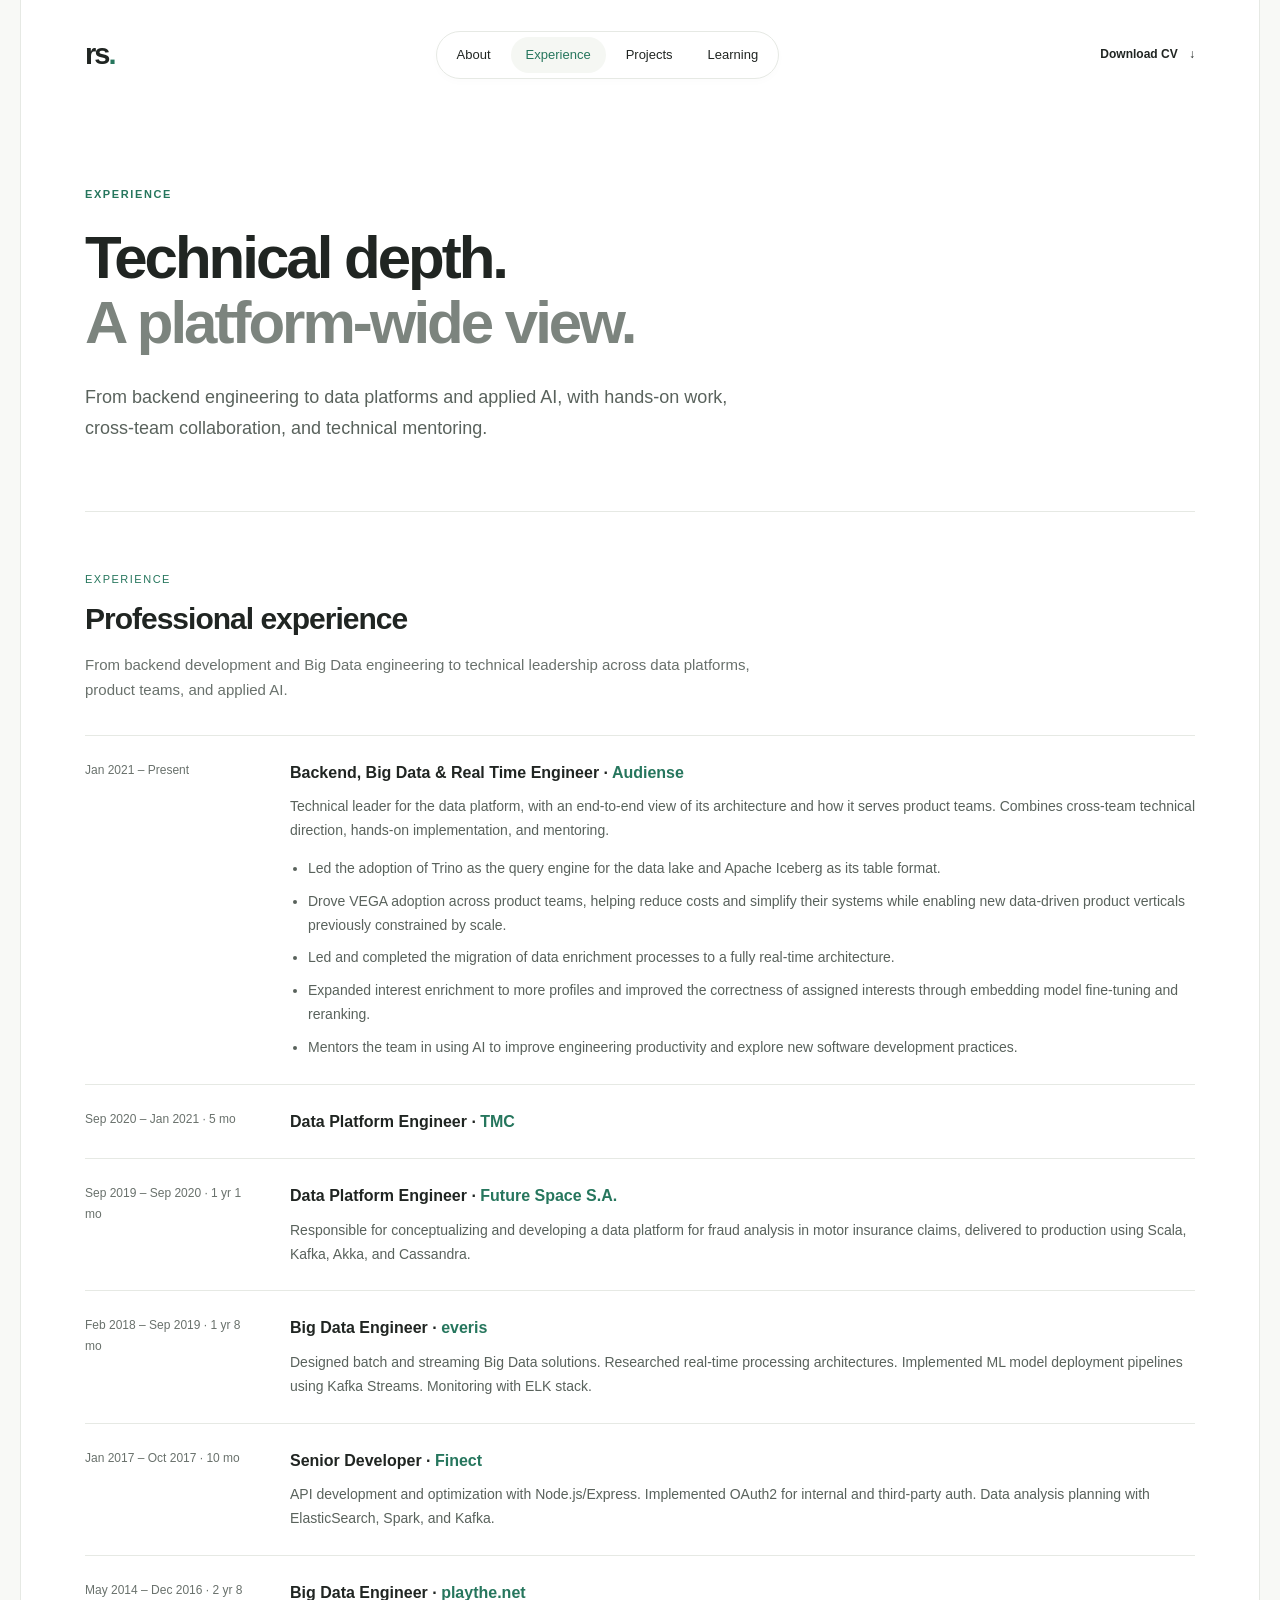
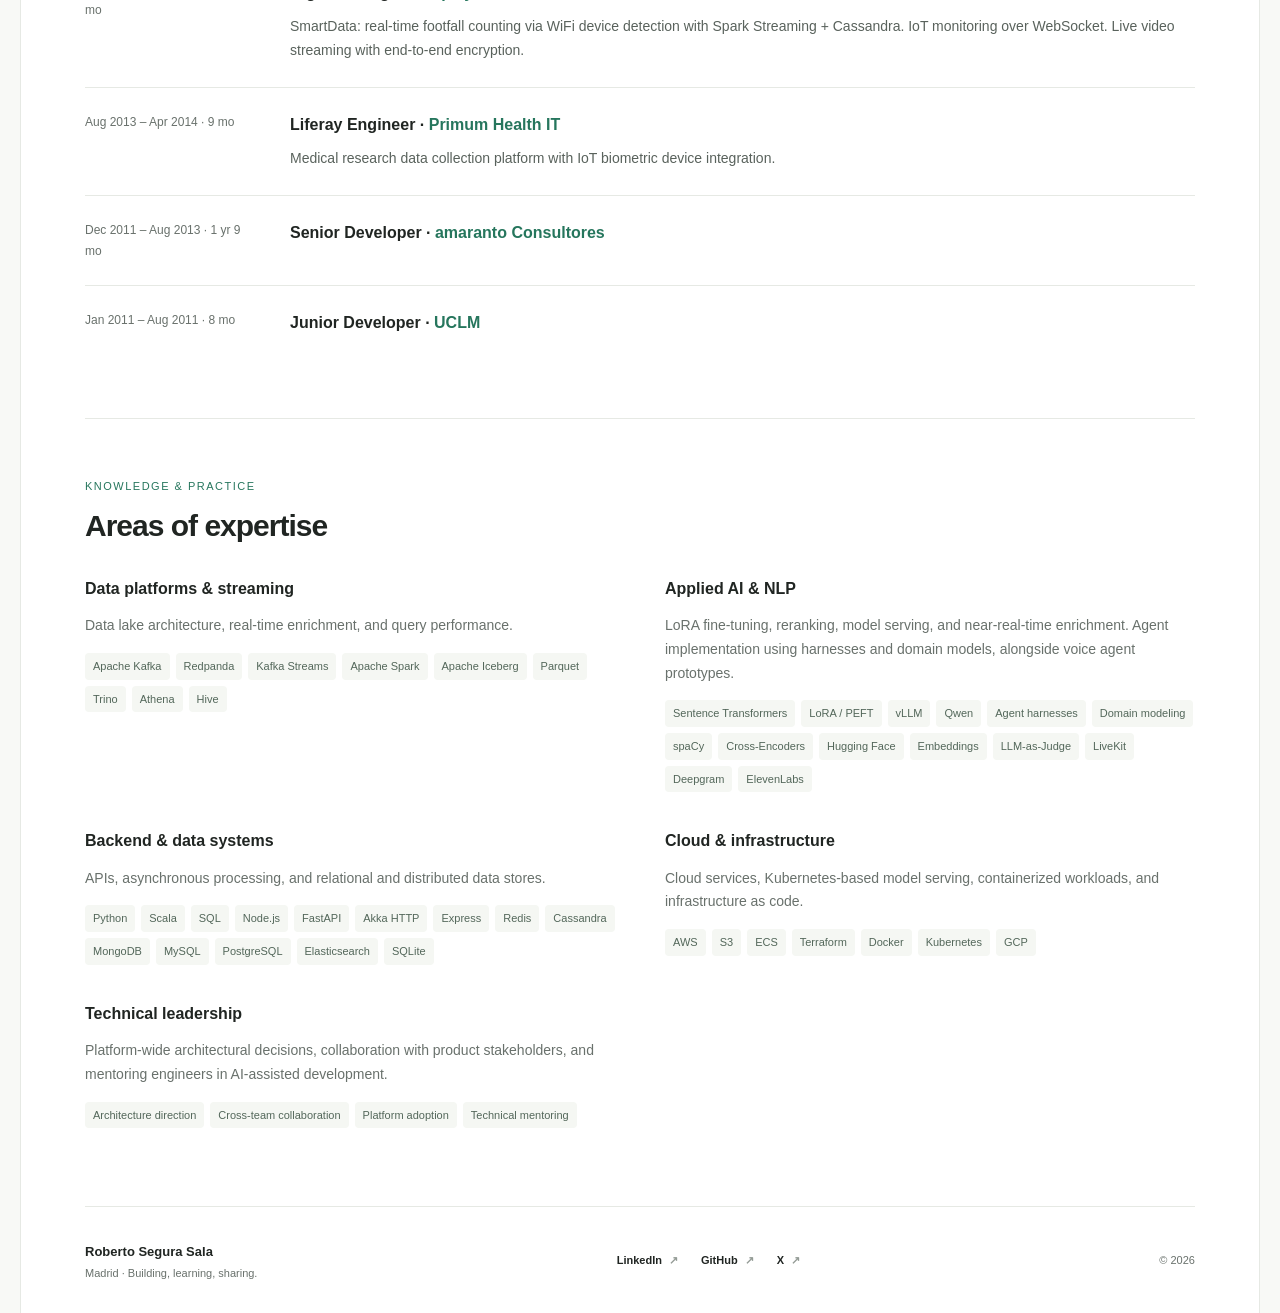
==== experience.html @ cfff102a "Keep only static website tracked; retain working files locally" ====
<!doctype html>
<html lang="en"><head><meta charset="utf-8"><meta name="viewport" content="width=device-width, initial-scale=1"><meta name="description" content="Roberto Segura Sala — data platforms, applied AI and technical leadership. Experience, personal projects and ongoing learning."><title>Experience — Roberto Segura Sala</title><link rel="stylesheet" href="assets/style.css"></head><body>
<a class="skip" href="#main">Skip to content</a><div class="site"><header class="site-header"><a class="wordmark" href="index.html" aria-label="Roberto Segura Sala, home">rs<span>.</span></a><nav aria-label="Main navigation"><a href="index.html">About</a><a href="experience.html" aria-current="page">Experience</a><a href="projects.html">Projects</a><a href="learning.html">Learning</a></nav><a class="download" href="assets/roberto-segura-cv.pdf" download>Download CV <span aria-hidden="true">↓</span></a></header>
<main id="main"><header class="page-intro"><p class="eyebrow">Experience</p><h1>Technical depth.<br><span class="muted">A platform-wide view.</span></h1><p class="lead">From backend engineering to data platforms and applied AI, with hands-on work, cross-team collaboration, and technical mentoring.</p></header><section class="dark" id="career">
  <div class="wrap">
    <p class="section-label">Experience</p>
    <h2>Professional experience</h2>
    <p class="section-intro">From backend development and Big Data engineering to technical leadership across data platforms, product teams, and applied AI.</p>
    <div class="timeline">
      <div class="tl-item current">
        <div class="tl-dates">Jan 2021 – Present</div>
        <div class="tl-role">Backend, Big Data &amp; Real Time Engineer · <span class="tl-company">Audiense</span></div>
        <div class="tl-desc">Technical leader for the data platform, with an end-to-end view of its architecture and how it serves product teams. Combines cross-team technical direction, hands-on implementation, and mentoring.
          <ul>
            <li>Led the adoption of Trino as the query engine for the data lake and Apache Iceberg as its table format.</li>
            <li>Drove VEGA adoption across product teams, helping reduce costs and simplify their systems while enabling new data-driven product verticals previously constrained by scale.</li>
            <li>Led and completed the migration of data enrichment processes to a fully real-time architecture.</li>
            <li>Expanded interest enrichment to more profiles and improved the correctness of assigned interests through embedding model fine-tuning and reranking.</li>
            <li>Mentors the team in using AI to improve engineering productivity and explore new software development practices.</li>
          </ul>
        </div>
      </div>
      <div class="tl-item">
        <div class="tl-dates">Sep 2020 – Jan 2021 · 5 mo</div>
        <div class="tl-role">Data Platform Engineer · <span class="tl-company">TMC</span></div>
      </div>
      <div class="tl-item">
        <div class="tl-dates">Sep 2019 – Sep 2020 · 1 yr 1 mo</div>
        <div class="tl-role">Data Platform Engineer · <span class="tl-company">Future Space S.A.</span></div>
        <div class="tl-desc">Responsible for conceptualizing and developing a data platform for fraud analysis in motor insurance claims, delivered to production using Scala, Kafka, Akka, and Cassandra.</div>
      </div>
      <div class="tl-item">
        <div class="tl-dates">Feb 2018 – Sep 2019 · 1 yr 8 mo</div>
        <div class="tl-role">Big Data Engineer · <span class="tl-company">everis</span></div>
        <div class="tl-desc">Designed batch and streaming Big Data solutions. Researched real-time processing architectures. Implemented ML model deployment pipelines using Kafka Streams. Monitoring with ELK stack.</div>
      </div>
      <div class="tl-item">
        <div class="tl-dates">Jan 2017 – Oct 2017 · 10 mo</div>
        <div class="tl-role">Senior Developer · <span class="tl-company">Finect</span></div>
        <div class="tl-desc">API development and optimization with Node.js/Express. Implemented OAuth2 for internal and third-party auth. Data analysis planning with ElasticSearch, Spark, and Kafka.</div>
      </div>
      <div class="tl-item">
        <div class="tl-dates">May 2014 – Dec 2016 · 2 yr 8 mo</div>
        <div class="tl-role">Big Data Engineer · <span class="tl-company">playthe.net</span></div>
        <div class="tl-desc">SmartData: real-time footfall counting via WiFi device detection with Spark Streaming + Cassandra. IoT monitoring over WebSocket. Live video streaming with end-to-end encryption.</div>
      </div>
      <div class="tl-item">
        <div class="tl-dates">Aug 2013 – Apr 2014 · 9 mo</div>
        <div class="tl-role">Liferay Engineer · <span class="tl-company">Primum Health IT</span></div>
        <div class="tl-desc">Medical research data collection platform with IoT biometric device integration.</div>
      </div>
      <div class="tl-item">
        <div class="tl-dates">Dec 2011 – Aug 2013 · 1 yr 9 mo</div>
        <div class="tl-role">Senior Developer · <span class="tl-company">amaranto Consultores</span></div>
      </div>
      <div class="tl-item">
        <div class="tl-dates">Jan 2011 – Aug 2011 · 8 mo</div>
        <div class="tl-role">Junior Developer · <span class="tl-company">UCLM</span></div>
      </div>
    </div>
  </div>
</section><section id="skills">
  <div class="wrap">
    <p class="section-label">Knowledge &amp; practice</p>
    <h2>Areas of expertise</h2>
    <div class="skills-grid">
      <div class="skill-group">
        <h4>Data platforms &amp; streaming</h4>
        <p class="skill-description">Data lake architecture, real-time enrichment, and query performance.</p>
        <div class="skill-tags">
          <span class="skill-tag">Apache Kafka</span>
          <span class="skill-tag">Redpanda</span>
          <span class="skill-tag">Kafka Streams</span>
          <span class="skill-tag">Apache Spark</span>
          <span class="skill-tag">Apache Iceberg</span>
          <span class="skill-tag">Parquet</span>
          <span class="skill-tag">Trino</span>
          <span class="skill-tag">Athena</span>
          <span class="skill-tag">Hive</span>
        </div>
      </div>
      <div class="skill-group">
        <h4>Applied AI &amp; NLP</h4>
        <p class="skill-description">LoRA fine-tuning, reranking, model serving, and near-real-time enrichment. Agent implementation using harnesses and domain models, alongside voice agent prototypes.</p>
        <div class="skill-tags">
          <span class="skill-tag">Sentence Transformers</span>
          <span class="skill-tag">LoRA / PEFT</span>
          <span class="skill-tag">vLLM</span>
          <span class="skill-tag">Qwen</span>
          <span class="skill-tag">Agent harnesses</span>
          <span class="skill-tag">Domain modeling</span>
          <span class="skill-tag">spaCy</span>
          <span class="skill-tag">Cross-Encoders</span>
          <span class="skill-tag">Hugging Face</span>
          <span class="skill-tag">Embeddings</span>
          <span class="skill-tag">LLM-as-Judge</span>
          <span class="skill-tag">LiveKit</span>
          <span class="skill-tag">Deepgram</span>
          <span class="skill-tag">ElevenLabs</span>
        </div>
      </div>
      <div class="skill-group">
        <h4>Backend &amp; data systems</h4>
        <p class="skill-description">APIs, asynchronous processing, and relational and distributed data stores.</p>
        <div class="skill-tags">
          <span class="skill-tag">Python</span>
          <span class="skill-tag">Scala</span>
          <span class="skill-tag">SQL</span>
          <span class="skill-tag">Node.js</span>
          <span class="skill-tag">FastAPI</span>
          <span class="skill-tag">Akka HTTP</span>
          <span class="skill-tag">Express</span>
          <span class="skill-tag">Redis</span>
          <span class="skill-tag">Cassandra</span>
          <span class="skill-tag">MongoDB</span>
          <span class="skill-tag">MySQL</span>
          <span class="skill-tag">PostgreSQL</span>
          <span class="skill-tag">Elasticsearch</span>
          <span class="skill-tag">SQLite</span>
        </div>
      </div>
      <div class="skill-group">
        <h4>Cloud &amp; infrastructure</h4>
        <p class="skill-description">Cloud services, Kubernetes-based model serving, containerized workloads, and infrastructure as code.</p>
        <div class="skill-tags">
          <span class="skill-tag">AWS</span>
          <span class="skill-tag">S3</span>
          <span class="skill-tag">ECS</span>
          <span class="skill-tag">Terraform</span>
          <span class="skill-tag">Docker</span>
          <span class="skill-tag">Kubernetes</span>
          <span class="skill-tag">GCP</span>
        </div>
      </div>
      <div class="skill-group">
        <h4>Technical leadership</h4>
        <p class="skill-description">Platform-wide architectural decisions, collaboration with product stakeholders, and mentoring engineers in AI-assisted development.</p>
        <div class="skill-tags">
          <span class="skill-tag">Architecture direction</span>
          <span class="skill-tag">Cross-team collaboration</span>
          <span class="skill-tag">Platform adoption</span>
          <span class="skill-tag">Technical mentoring</span>
        </div>
      </div>
    </div>
  </div>
</section></main><footer><div><a class="footer-name" href="index.html">Roberto Segura Sala</a><p>Madrid · Building, learning, sharing.</p></div><div class="socials"><a href="https://www.linkedin.com/in/robersegsal/" target="_blank" rel="noopener noreferrer">LinkedIn <span aria-hidden="true">↗</span></a><a href="https://github.com/rsegura" target="_blank" rel="noopener noreferrer">GitHub <span aria-hidden="true">↗</span></a><a href="https://x.com/Rober_Segura" target="_blank" rel="noopener noreferrer">X <span aria-hidden="true">↗</span></a></div><span class="copyright">© 2026</span></footer></div></body></html>
---- assets/style.css ----
:root{--ink:#202522;--muted:#69716c;--accent:#26765d;--line:#e6e9e4;--paper:#fff;--soft:#f5f7f3}*{box-sizing:border-box}html{scroll-behavior:smooth;scroll-padding-top:35px}body{margin:0;background:#f8f9f6;color:var(--ink);font:16px/1.7 -apple-system,BlinkMacSystemFont,"Segoe UI",Arial,sans-serif;-webkit-font-smoothing:antialiased}a{color:inherit;text-decoration:none}a:hover{color:var(--accent)}a:focus-visible,summary:focus-visible{outline:2px solid var(--accent);outline-offset:5px;border-radius:3px}.site{max-width:1240px;margin:auto;background:var(--paper);min-height:100vh;border-inline:1px solid var(--line);padding:0 64px}.site-header{display:flex;align-items:center;justify-content:space-between;gap:20px;padding:30px 0}.wordmark{font-size:29px;letter-spacing:-2px;font-weight:750}.wordmark span{color:var(--accent)}nav{display:flex;gap:5px;padding:5px;border:1px solid var(--line);border-radius:40px;box-shadow:0 3px 9px #20252204}nav a{font-size:13px;padding:7px 15px;border-radius:30px}nav a[aria-current]{color:var(--accent);background:var(--soft)}.download{font-size:12px;font-weight:600}.download span{margin-left:8px}.skip{position:absolute;left:16px;top:-70px;background:white;padding:12px;z-index:2}.skip:focus{top:10px}h1,h2,h3,p{margin:0}h1{font-size:clamp(42px,5.3vw,68px);letter-spacing:-3px;line-height:1.08;font-weight:700;max-width:870px}h2{font-size:30px;line-height:1.25;letter-spacing:-1px}h3{font-size:23px;letter-spacing:-.6px;line-height:1.3}.muted{color:#7c847e}.eyebrow{font-size:11px;letter-spacing:1.6px;text-transform:uppercase;font-weight:650;color:var(--accent);margin-bottom:22px}.dot{display:inline-block;width:7px;height:7px;border-radius:50%;background:var(--accent);margin-right:9px;vertical-align:1px}.intro{padding:78px 0 88px}.lead{font-size:18px;line-height:1.75;max-width:660px;color:#59625c;margin-top:26px}.intro-meta{font-size:12px;color:var(--muted);margin-top:26px}.intro-meta span{padding:0 10px}.socials{display:flex;gap:23px;font-size:12px;font-weight:600}.intro .socials{margin-top:26px}.socials span{color:#939b95;margin-left:4px}section{padding:58px 0}.section-heading{display:flex;align-items:end;justify-content:space-between;gap:25px;margin-bottom:30px}.section-heading .eyebrow{margin-bottom:10px}.text-link{font-size:13px;font-weight:600;color:var(--accent);white-space:nowrap}.home-work{border-top:1px solid var(--line)}.highlights{display:grid;grid-template-columns:repeat(3,minmax(0,1fr));gap:16px}.highlight{display:flex;flex-direction:column;border:1px solid var(--line);border-radius:13px;padding:26px 22px;transition:background .18s,border-color .18s}.highlight:hover{background:var(--soft);border-color:#c9d9cf;color:var(--ink)}.number{font-size:10px;letter-spacing:1.3px;color:var(--accent);margin-bottom:24px}.highlight h3{font-size:22px}.highlight p{font-size:14px;line-height:1.8;color:var(--muted);margin:15px 0 25px}.highlight-foot{font-size:10px;color:var(--muted);margin-top:auto;display:flex;justify-content:space-between;gap:8px}.about-story{display:grid;grid-template-columns:1fr 1.6fr;gap:70px;border-top:1px solid var(--line);padding-bottom:88px}.prose{font-size:16px;color:#59625c}.prose p+p{margin-top:20px}.prose .text-link{display:inline-block;margin-top:25px}.page-intro{padding:76px 0 66px;border-bottom:1px solid var(--line)}.page-intro h1{font-size:clamp(40px,5vw,60px)}.section-jumps{display:flex;gap:26px;margin-top:25px;font-size:13px;color:var(--accent)}.section-count{font-size:11px;color:var(--muted);white-space:nowrap}.section-intro{color:var(--muted);font-size:15px;max-width:700px;margin:14px 0 32px}.section-label{color:var(--accent);font-size:11px;letter-spacing:1.5px;text-transform:uppercase;margin-bottom:12px}.projects-list{display:grid;grid-template-columns:1fr 1fr;gap:0 44px}.project{border-top:1px solid var(--line);padding:30px 0;min-width:0}.project .eyebrow{font-size:10px;letter-spacing:1.1px;margin-bottom:12px}.project h3{font-size:22px}.project-summary{font-size:15px;color:#59625c;margin-top:16px}.project details{margin-top:20px}summary{cursor:pointer;font-size:13px;font-weight:600;list-style:none;display:flex;justify-content:space-between;align-items:center;gap:15px}summary::-webkit-details-marker{display:none}summary span{font-size:21px;font-weight:400;color:var(--accent)}details[open]>summary span{transform:rotate(45deg)}.project-detail{padding-top:20px}.project-detail p{font-size:14px;color:var(--muted);margin-bottom:15px}.tag-row,.skill-tags{display:flex;flex-wrap:wrap;gap:6px}.tag,.skill-tag{font-size:11px;padding:4px 8px;background:var(--soft);color:#53675a;border-radius:4px}.tag-row{margin-top:18px}#personal,#skills,#education,#certs{border-top:1px solid var(--line)}.tl-item{display:grid;grid-template-columns:170px 1fr;column-gap:35px;border-top:1px solid var(--line);padding:24px 0}.tl-dates{font-size:12px;color:var(--muted);grid-column:1;grid-row:1/3}.tl-role{font-size:16px;font-weight:600;line-height:1.6}.tl-company{color:var(--accent)}.tl-desc{grid-column:2;font-size:14px;color:#59625c;margin-top:10px}.tl-desc ul{padding-left:18px;margin-bottom:0}.tl-desc li+li{margin-top:9px}.skills-grid{display:grid;grid-template-columns:1fr 1fr;gap:35px 50px;margin-top:30px}.skill-group h4{font-size:16px;margin:0 0 12px}.skill-description{font-size:14px;color:var(--muted);margin-bottom:15px}.reading-list{list-style:none;padding:0;margin:26px 0 0;display:grid;grid-template-columns:1fr 1fr;gap:12px 35px}.reading-list li{border-top:1px solid var(--line);padding:20px 0}.reading-title{display:block;font-size:16px;font-weight:600}.reading-status{font-size:11px;color:var(--muted);display:block;margin-top:8px}.reading-status.current{color:var(--accent)}.edu-item{margin-top:24px}.edu-degree{font-weight:600}.edu-school,.edu-year{font-size:14px;color:var(--muted)}.cert-group{margin:24px 0}.cert-group h4{font-size:12px;color:var(--muted);font-weight:500}.cert-list{display:flex;flex-direction:column}.cert-item{display:grid;grid-template-columns:minmax(0,1fr) 100px 155px;gap:18px;align-items:baseline;padding:12px 0;border-bottom:1px solid var(--line);font-size:13px}.cert-name{font-weight:500;overflow-wrap:anywhere}a.cert-name{text-decoration:underline;text-decoration-color:#b1cbbc;text-underline-offset:4px}.cert-org,.cert-date{font-size:11px;color:var(--muted)}.cert-date{text-align:right}.additional-training{margin-top:30px}.additional-training>summary{justify-content:flex-start;color:var(--accent)}.additional-training>summary:before{content:'+';font-size:18px}.additional-training[open]>summary:before{content:'−'}.additional-training[open]>.cert-list{margin-top:20px}footer{display:flex;justify-content:space-between;align-items:center;gap:25px;border-top:1px solid var(--line);padding:30px 0;margin-top:20px}.footer-name{font-weight:600;font-size:13px}footer p,.copyright{font-size:11px;color:var(--muted)}footer .socials{font-size:11px}
@media(min-width:1400px){.site{padding-inline:80px}}@media(max-width:850px){.site{padding-inline:32px}.site-header{gap:12px}nav a{padding:7px 10px}.highlights{grid-template-columns:1fr}.highlight{padding:24px}.number{margin-bottom:12px}.highlight p{max-width:620px}.about-story{gap:35px}.cert-item{grid-template-columns:minmax(0,1fr) 90px}.cert-date{grid-column:1;text-align:left}.cert-org{grid-column:2;grid-row:auto}.projects-list{gap:0 26px}}@media(max-width:600px){.site{padding-inline:22px;border:0}.site-header{flex-wrap:wrap;padding:22px 0;row-gap:18px}.wordmark{font-size:26px}.download{margin-left:auto}nav{order:3;width:100%;justify-content:center}nav a{padding:7px 12px;font-size:12px}.intro{padding:48px 0 55px}h1{font-size:43px;letter-spacing:-1.9px}.lead{font-size:16px;margin-top:23px}.intro-meta{font-size:11px}.intro-meta span{padding:0 4px}section{padding:40px 0}h2{font-size:26px}.section-heading{display:block}.section-heading>.text-link,.section-count{display:inline-block;margin-top:14px}.about-story{grid-template-columns:1fr;gap:25px;padding-bottom:45px}.about-story br{display:none}.page-intro{padding:42px 0}.page-intro h1{font-size:40px;letter-spacing:-1.8px}.projects-list,.skills-grid,.reading-list{grid-template-columns:1fr}.project{padding:26px 0}.tl-item{display:block}.tl-dates{margin-bottom:8px}.tl-role{font-size:15px}.cert-item{gap:5px 12px}.cert-date{grid-column:1/-1}.cert-org{font-size:10px}.section-jumps{gap:18px;font-size:12px}footer{flex-wrap:wrap}.copyright{margin-left:auto}}@media(prefers-reduced-motion:reduce){html{scroll-behavior:auto}*{transition:none!important}}@media print{body,.site{background:white}.site{border:0;padding:0}nav,.download,.skip{display:none}section,.page-intro,.intro{padding:20px 0}h1{font-size:32px}.projects-list{display:block}.project{break-inside:avoid}.tag,.skill-tag{border:1px solid #ddd}footer{margin-top:15px}a{color:inherit}}
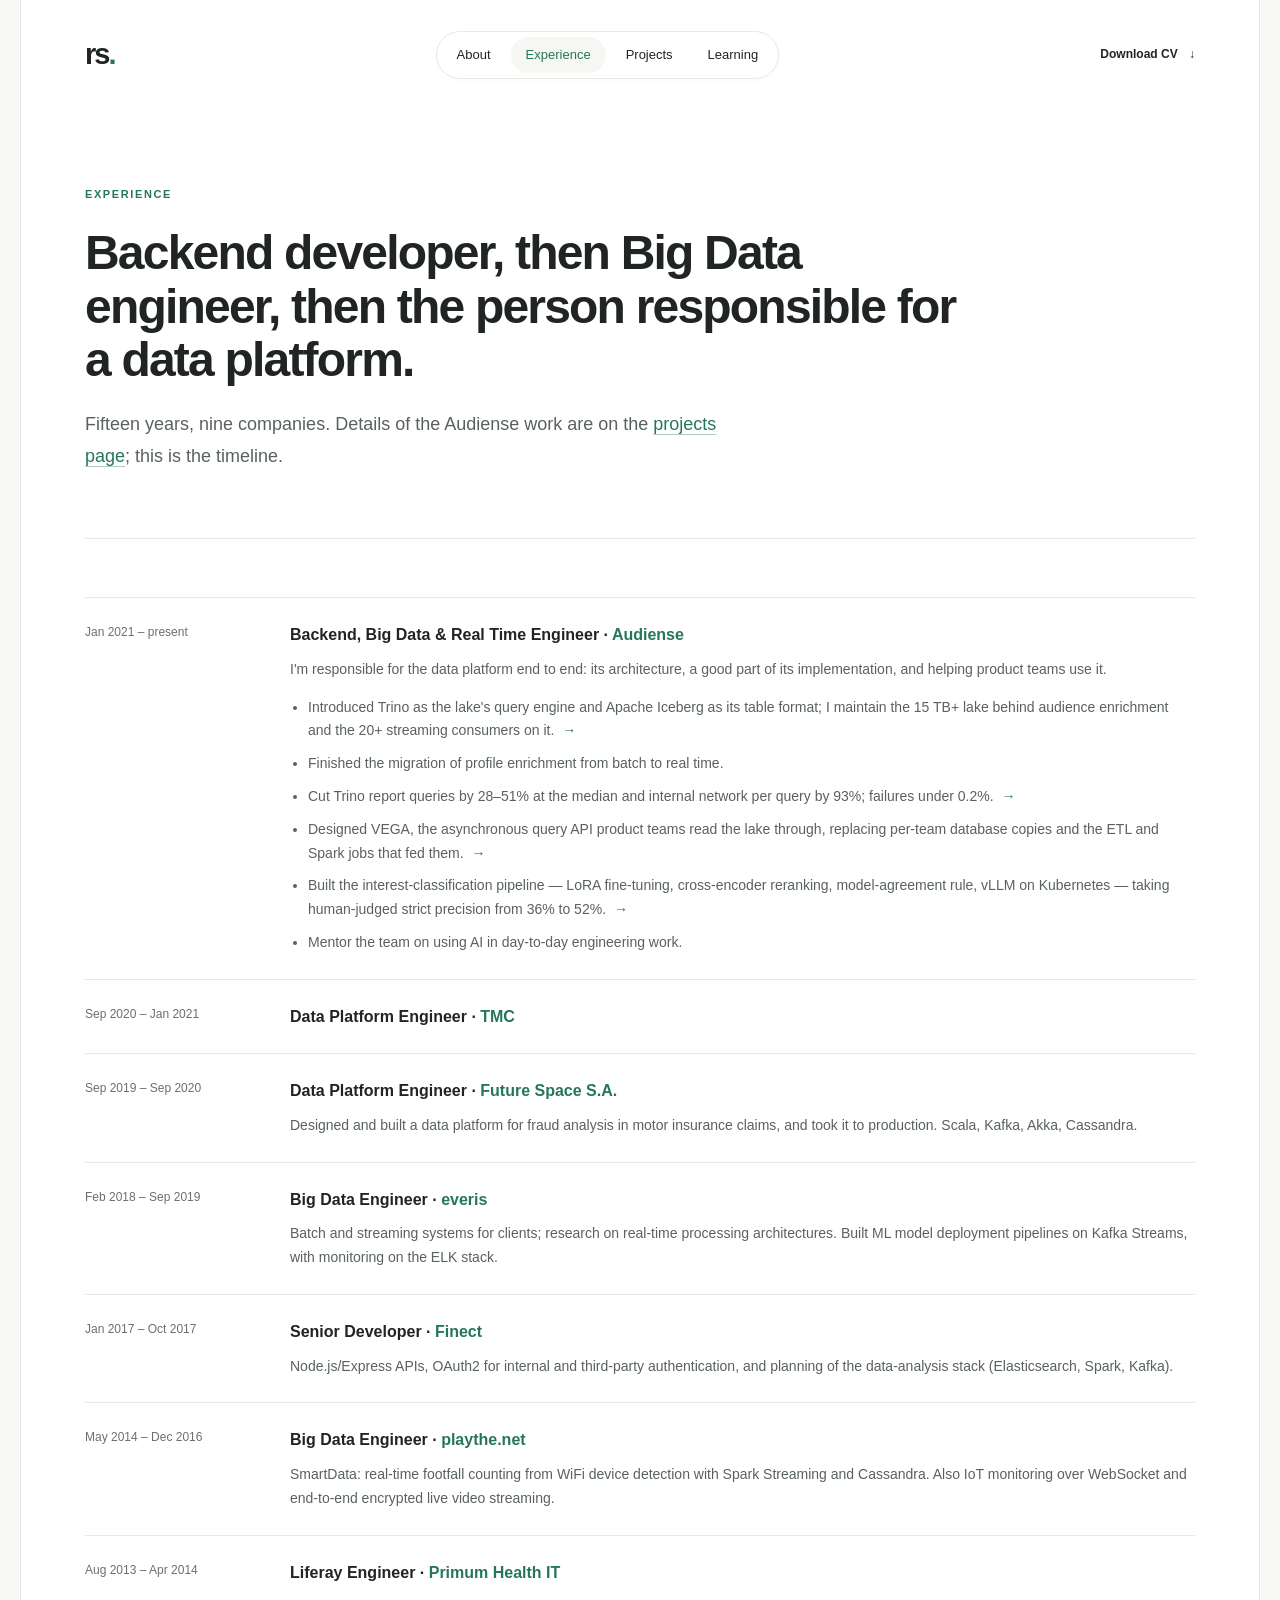
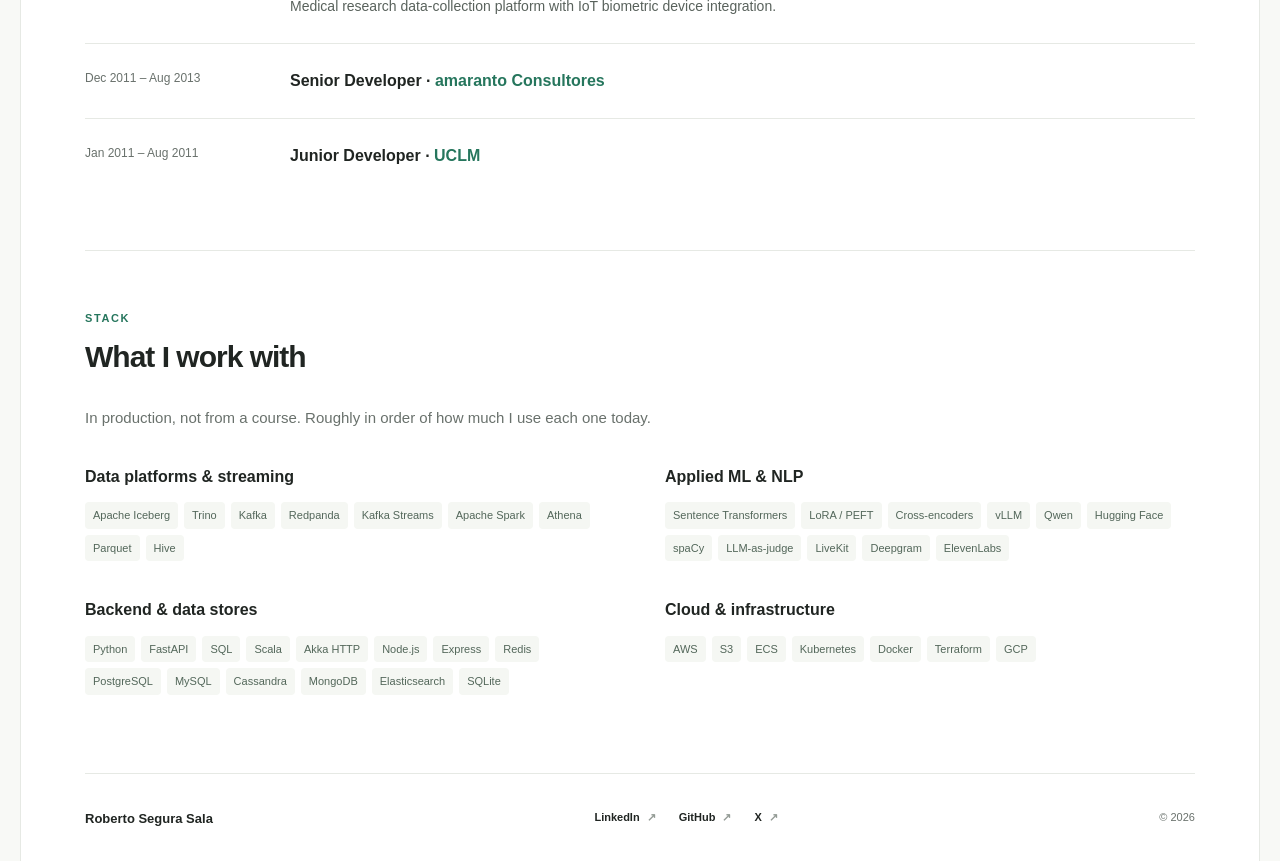
==== commit 96530c49: "restyling WIP" ====
--- a/experience.html
+++ b/experience.html
@@ -1,147 +1,145 @@
 <!doctype html>
-<html lang="en"><head><meta charset="utf-8"><meta name="viewport" content="width=device-width, initial-scale=1"><meta name="description" content="Roberto Segura Sala — data platforms, applied AI and technical leadership. Experience, personal projects and ongoing learning."><title>Experience — Roberto Segura Sala</title><link rel="stylesheet" href="assets/style.css"></head><body>
-<a class="skip" href="#main">Skip to content</a><div class="site"><header class="site-header"><a class="wordmark" href="index.html" aria-label="Roberto Segura Sala, home">rs<span>.</span></a><nav aria-label="Main navigation"><a href="index.html">About</a><a href="experience.html" aria-current="page">Experience</a><a href="projects.html">Projects</a><a href="learning.html">Learning</a></nav><a class="download" href="assets/roberto-segura-cv.pdf" download>Download CV <span aria-hidden="true">↓</span></a></header>
-<main id="main"><header class="page-intro"><p class="eyebrow">Experience</p><h1>Technical depth.<br><span class="muted">A platform-wide view.</span></h1><p class="lead">From backend engineering to data platforms and applied AI, with hands-on work, cross-team collaboration, and technical mentoring.</p></header><section class="dark" id="career">
-  <div class="wrap">
-    <p class="section-label">Experience</p>
-    <h2>Professional experience</h2>
-    <p class="section-intro">From backend development and Big Data engineering to technical leadership across data platforms, product teams, and applied AI.</p>
-    <div class="timeline">
-      <div class="tl-item current">
-        <div class="tl-dates">Jan 2021 – Present</div>
-        <div class="tl-role">Backend, Big Data &amp; Real Time Engineer · <span class="tl-company">Audiense</span></div>
-        <div class="tl-desc">Technical leader for the data platform, with an end-to-end view of its architecture and how it serves product teams. Combines cross-team technical direction, hands-on implementation, and mentoring.
-          <ul>
-            <li>Led the adoption of Trino as the query engine for the data lake and Apache Iceberg as its table format.</li>
-            <li>Drove VEGA adoption across product teams, helping reduce costs and simplify their systems while enabling new data-driven product verticals previously constrained by scale.</li>
-            <li>Led and completed the migration of data enrichment processes to a fully real-time architecture.</li>
-            <li>Expanded interest enrichment to more profiles and improved the correctness of assigned interests through embedding model fine-tuning and reranking.</li>
-            <li>Mentors the team in using AI to improve engineering productivity and explore new software development practices.</li>
-          </ul>
-        </div>
-      </div>
-      <div class="tl-item">
-        <div class="tl-dates">Sep 2020 – Jan 2021 · 5 mo</div>
-        <div class="tl-role">Data Platform Engineer · <span class="tl-company">TMC</span></div>
-      </div>
-      <div class="tl-item">
-        <div class="tl-dates">Sep 2019 – Sep 2020 · 1 yr 1 mo</div>
-        <div class="tl-role">Data Platform Engineer · <span class="tl-company">Future Space S.A.</span></div>
-        <div class="tl-desc">Responsible for conceptualizing and developing a data platform for fraud analysis in motor insurance claims, delivered to production using Scala, Kafka, Akka, and Cassandra.</div>
-      </div>
-      <div class="tl-item">
-        <div class="tl-dates">Feb 2018 – Sep 2019 · 1 yr 8 mo</div>
-        <div class="tl-role">Big Data Engineer · <span class="tl-company">everis</span></div>
-        <div class="tl-desc">Designed batch and streaming Big Data solutions. Researched real-time processing architectures. Implemented ML model deployment pipelines using Kafka Streams. Monitoring with ELK stack.</div>
-      </div>
-      <div class="tl-item">
-        <div class="tl-dates">Jan 2017 – Oct 2017 · 10 mo</div>
-        <div class="tl-role">Senior Developer · <span class="tl-company">Finect</span></div>
-        <div class="tl-desc">API development and optimization with Node.js/Express. Implemented OAuth2 for internal and third-party auth. Data analysis planning with ElasticSearch, Spark, and Kafka.</div>
-      </div>
-      <div class="tl-item">
-        <div class="tl-dates">May 2014 – Dec 2016 · 2 yr 8 mo</div>
-        <div class="tl-role">Big Data Engineer · <span class="tl-company">playthe.net</span></div>
-        <div class="tl-desc">SmartData: real-time footfall counting via WiFi device detection with Spark Streaming + Cassandra. IoT monitoring over WebSocket. Live video streaming with end-to-end encryption.</div>
-      </div>
-      <div class="tl-item">
-        <div class="tl-dates">Aug 2013 – Apr 2014 · 9 mo</div>
-        <div class="tl-role">Liferay Engineer · <span class="tl-company">Primum Health IT</span></div>
-        <div class="tl-desc">Medical research data collection platform with IoT biometric device integration.</div>
-      </div>
-      <div class="tl-item">
-        <div class="tl-dates">Dec 2011 – Aug 2013 · 1 yr 9 mo</div>
-        <div class="tl-role">Senior Developer · <span class="tl-company">amaranto Consultores</span></div>
-      </div>
-      <div class="tl-item">
-        <div class="tl-dates">Jan 2011 – Aug 2011 · 8 mo</div>
-        <div class="tl-role">Junior Developer · <span class="tl-company">UCLM</span></div>
-      </div>
-    </div>
-  </div>
-</section><section id="skills">
-  <div class="wrap">
-    <p class="section-label">Knowledge &amp; practice</p>
-    <h2>Areas of expertise</h2>
-    <div class="skills-grid">
-      <div class="skill-group">
-        <h4>Data platforms &amp; streaming</h4>
-        <p class="skill-description">Data lake architecture, real-time enrichment, and query performance.</p>
-        <div class="skill-tags">
-          <span class="skill-tag">Apache Kafka</span>
-          <span class="skill-tag">Redpanda</span>
-          <span class="skill-tag">Kafka Streams</span>
-          <span class="skill-tag">Apache Spark</span>
-          <span class="skill-tag">Apache Iceberg</span>
-          <span class="skill-tag">Parquet</span>
-          <span class="skill-tag">Trino</span>
-          <span class="skill-tag">Athena</span>
-          <span class="skill-tag">Hive</span>
-        </div>
-      </div>
-      <div class="skill-group">
-        <h4>Applied AI &amp; NLP</h4>
-        <p class="skill-description">LoRA fine-tuning, reranking, model serving, and near-real-time enrichment. Agent implementation using harnesses and domain models, alongside voice agent prototypes.</p>
-        <div class="skill-tags">
-          <span class="skill-tag">Sentence Transformers</span>
-          <span class="skill-tag">LoRA / PEFT</span>
-          <span class="skill-tag">vLLM</span>
-          <span class="skill-tag">Qwen</span>
-          <span class="skill-tag">Agent harnesses</span>
-          <span class="skill-tag">Domain modeling</span>
-          <span class="skill-tag">spaCy</span>
-          <span class="skill-tag">Cross-Encoders</span>
-          <span class="skill-tag">Hugging Face</span>
-          <span class="skill-tag">Embeddings</span>
-          <span class="skill-tag">LLM-as-Judge</span>
-          <span class="skill-tag">LiveKit</span>
-          <span class="skill-tag">Deepgram</span>
-          <span class="skill-tag">ElevenLabs</span>
-        </div>
-      </div>
-      <div class="skill-group">
-        <h4>Backend &amp; data systems</h4>
-        <p class="skill-description">APIs, asynchronous processing, and relational and distributed data stores.</p>
-        <div class="skill-tags">
-          <span class="skill-tag">Python</span>
-          <span class="skill-tag">Scala</span>
-          <span class="skill-tag">SQL</span>
-          <span class="skill-tag">Node.js</span>
-          <span class="skill-tag">FastAPI</span>
-          <span class="skill-tag">Akka HTTP</span>
-          <span class="skill-tag">Express</span>
-          <span class="skill-tag">Redis</span>
-          <span class="skill-tag">Cassandra</span>
-          <span class="skill-tag">MongoDB</span>
-          <span class="skill-tag">MySQL</span>
-          <span class="skill-tag">PostgreSQL</span>
-          <span class="skill-tag">Elasticsearch</span>
-          <span class="skill-tag">SQLite</span>
-        </div>
-      </div>
-      <div class="skill-group">
-        <h4>Cloud &amp; infrastructure</h4>
-        <p class="skill-description">Cloud services, Kubernetes-based model serving, containerized workloads, and infrastructure as code.</p>
-        <div class="skill-tags">
-          <span class="skill-tag">AWS</span>
-          <span class="skill-tag">S3</span>
-          <span class="skill-tag">ECS</span>
-          <span class="skill-tag">Terraform</span>
-          <span class="skill-tag">Docker</span>
-          <span class="skill-tag">Kubernetes</span>
-          <span class="skill-tag">GCP</span>
-        </div>
-      </div>
-      <div class="skill-group">
-        <h4>Technical leadership</h4>
-        <p class="skill-description">Platform-wide architectural decisions, collaboration with product stakeholders, and mentoring engineers in AI-assisted development.</p>
-        <div class="skill-tags">
-          <span class="skill-tag">Architecture direction</span>
-          <span class="skill-tag">Cross-team collaboration</span>
-          <span class="skill-tag">Platform adoption</span>
-          <span class="skill-tag">Technical mentoring</span>
-        </div>
-      </div>
-    </div>
-  </div>
-</section></main><footer><div><a class="footer-name" href="index.html">Roberto Segura Sala</a><p>Madrid · Building, learning, sharing.</p></div><div class="socials"><a href="https://www.linkedin.com/in/robersegsal/" target="_blank" rel="noopener noreferrer">LinkedIn <span aria-hidden="true">↗</span></a><a href="https://github.com/rsegura" target="_blank" rel="noopener noreferrer">GitHub <span aria-hidden="true">↗</span></a><a href="https://x.com/Rober_Segura" target="_blank" rel="noopener noreferrer">X <span aria-hidden="true">↗</span></a></div><span class="copyright">© 2026</span></footer></div></body></html>+<html lang="en">
+<head>
+<meta charset="utf-8">
+<meta name="viewport" content="width=device-width, initial-scale=1">
+<meta name="description" content="Roberto Segura Sala — work history since 2011: backend developer, Big Data engineer, and since 2021 responsible for Audiense's data platform.">
+<meta property="og:title" content="Experience — Roberto Segura Sala">
+<meta property="og:description" content="Work history since 2011: backend developer, Big Data engineer, and since 2021 responsible for Audiense's data platform.">
+<meta property="og:type" content="website">
+<meta property="og:url" content="https://rsegura.github.io/CV/experience.html">
+<link rel="canonical" href="https://rsegura.github.io/CV/experience.html">
+<link rel="icon" href="data:image/svg+xml,%3Csvg xmlns='http://www.w3.org/2000/svg' viewBox='0 0 64 64'%3E%3Crect width='64' height='64' rx='12' fill='%23202522'/%3E%3Ctext x='30' y='45' font-family='-apple-system,Segoe UI,Arial,sans-serif' font-weight='700' font-size='34' text-anchor='middle' fill='%23fff' letter-spacing='-2'%3Ers%3C/text%3E%3Ccircle cx='53' cy='42' r='4' fill='%2326765d'/%3E%3C/svg%3E">
+<title>Experience — Roberto Segura Sala</title>
+<script type="application/ld+json">{"@context": "https://schema.org", "@type": "WebPage", "name": "Experience — Roberto Segura Sala", "url": "https://rsegura.github.io/CV/experience.html", "about": {"@id": "https://rsegura.github.io/CV/#me"}, "isPartOf": {"@type": "WebSite", "name": "Roberto Segura Sala", "url": "https://rsegura.github.io/CV/"}}</script>
+<link rel="stylesheet" href="assets/style.css">
+</head>
+<body>
+<a class="skip" href="#main">Skip to content</a>
+<div class="site">
+<header class="site-header">
+<a class="wordmark" href="index.html" aria-label="Roberto Segura Sala, home">rs<span>.</span></a>
+<nav aria-label="Main navigation">
+<a href="index.html">About</a>
+<a href="experience.html" aria-current="page">Experience</a>
+<a href="projects.html">Projects</a>
+<a href="learning.html">Learning</a>
+</nav>
+<a class="download" href="assets/roberto-segura-cv.pdf" download>Download CV <span aria-hidden="true">↓</span></a>
+</header>
+<main id="main">
+<header class="page-intro">
+<p class="eyebrow">Experience</p>
+<h1>Backend developer, then Big Data engineer, then the person responsible for a data platform.</h1>
+<p class="lead">Fifteen years, nine companies. Details of the Audiense work are on the <a class="inline-link" href="projects.html">projects page</a>; this is the timeline.</p>
+</header>
+
+<section id="career">
+<div class="timeline">
+
+<div class="tl-item current">
+<div class="tl-dates">Jan 2021 – present</div>
+<div class="tl-role">Backend, Big Data &amp; Real Time Engineer · <span class="tl-company">Audiense</span></div>
+<div class="tl-desc">
+<p>I'm responsible for the data platform end to end: its architecture, a good part of its implementation, and helping product teams use it.</p>
+<ul>
+<li>Introduced Trino as the lake's query engine and Apache Iceberg as its table format; I maintain the 15 TB+ lake behind audience enrichment and the 20+ streaming consumers on it. <a href="projects.html#enrichment">→</a></li>
+<li>Finished the migration of profile enrichment from batch to real time.</li>
+<li>Cut Trino report queries by 28–51% at the median and internal network per query by 93%; failures under 0.2%. <a href="projects.html#trino">→</a></li>
+<li>Designed VEGA, the asynchronous query API product teams read the lake through, replacing per-team database copies and the ETL and Spark jobs that fed them. <a href="projects.html#vega">→</a></li>
+<li>Built the interest-classification pipeline — LoRA fine-tuning, cross-encoder reranking, model-agreement rule, vLLM on Kubernetes — taking human-judged strict precision from 36% to 52%. <a href="projects.html#interests">→</a></li>
+<li>Mentor the team on using AI in day-to-day engineering work.</li>
+</ul>
+</div>
+</div>
+
+<div class="tl-item">
+<div class="tl-dates">Sep 2020 – Jan 2021</div>
+<div class="tl-role">Data Platform Engineer · <span class="tl-company">TMC</span></div>
+</div>
+
+<div class="tl-item">
+<div class="tl-dates">Sep 2019 – Sep 2020</div>
+<div class="tl-role">Data Platform Engineer · <span class="tl-company">Future Space S.A.</span></div>
+<div class="tl-desc"><p>Designed and built a data platform for fraud analysis in motor insurance claims, and took it to production. Scala, Kafka, Akka, Cassandra.</p></div>
+</div>
+
+<div class="tl-item">
+<div class="tl-dates">Feb 2018 – Sep 2019</div>
+<div class="tl-role">Big Data Engineer · <span class="tl-company">everis</span></div>
+<div class="tl-desc"><p>Batch and streaming systems for clients; research on real-time processing architectures. Built ML model deployment pipelines on Kafka Streams, with monitoring on the ELK stack.</p></div>
+</div>
+
+<div class="tl-item">
+<div class="tl-dates">Jan 2017 – Oct 2017</div>
+<div class="tl-role">Senior Developer · <span class="tl-company">Finect</span></div>
+<div class="tl-desc"><p>Node.js/Express APIs, OAuth2 for internal and third-party authentication, and planning of the data-analysis stack (Elasticsearch, Spark, Kafka).</p></div>
+</div>
+
+<div class="tl-item">
+<div class="tl-dates">May 2014 – Dec 2016</div>
+<div class="tl-role">Big Data Engineer · <span class="tl-company">playthe.net</span></div>
+<div class="tl-desc"><p>SmartData: real-time footfall counting from WiFi device detection with Spark Streaming and Cassandra. Also IoT monitoring over WebSocket and end-to-end encrypted live video streaming.</p></div>
+</div>
+
+<div class="tl-item">
+<div class="tl-dates">Aug 2013 – Apr 2014</div>
+<div class="tl-role">Liferay Engineer · <span class="tl-company">Primum Health IT</span></div>
+<div class="tl-desc"><p>Medical research data-collection platform with IoT biometric device integration.</p></div>
+</div>
+
+<div class="tl-item">
+<div class="tl-dates">Dec 2011 – Aug 2013</div>
+<div class="tl-role">Senior Developer · <span class="tl-company">amaranto Consultores</span></div>
+</div>
+
+<div class="tl-item">
+<div class="tl-dates">Jan 2011 – Aug 2011</div>
+<div class="tl-role">Junior Developer · <span class="tl-company">UCLM</span></div>
+</div>
+
+</div>
+</section>
+
+<section id="skills">
+<div class="section-heading">
+<div>
+<p class="eyebrow">Stack</p>
+<h2>What I work with</h2>
+</div>
+</div>
+<p class="section-intro">In production, not from a course. Roughly in order of how much I use each one today.</p>
+<div class="skills-grid">
+<div class="skill-group">
+<h4>Data platforms &amp; streaming</h4>
+<div class="skill-tags"><span class="skill-tag">Apache Iceberg</span><span class="skill-tag">Trino</span><span class="skill-tag">Kafka</span><span class="skill-tag">Redpanda</span><span class="skill-tag">Kafka Streams</span><span class="skill-tag">Apache Spark</span><span class="skill-tag">Athena</span><span class="skill-tag">Parquet</span><span class="skill-tag">Hive</span></div>
+</div>
+<div class="skill-group">
+<h4>Applied ML &amp; NLP</h4>
+<div class="skill-tags"><span class="skill-tag">Sentence Transformers</span><span class="skill-tag">LoRA / PEFT</span><span class="skill-tag">Cross-encoders</span><span class="skill-tag">vLLM</span><span class="skill-tag">Qwen</span><span class="skill-tag">Hugging Face</span><span class="skill-tag">spaCy</span><span class="skill-tag">LLM-as-judge</span><span class="skill-tag">LiveKit</span><span class="skill-tag">Deepgram</span><span class="skill-tag">ElevenLabs</span></div>
+</div>
+<div class="skill-group">
+<h4>Backend &amp; data stores</h4>
+<div class="skill-tags"><span class="skill-tag">Python</span><span class="skill-tag">FastAPI</span><span class="skill-tag">SQL</span><span class="skill-tag">Scala</span><span class="skill-tag">Akka HTTP</span><span class="skill-tag">Node.js</span><span class="skill-tag">Express</span><span class="skill-tag">Redis</span><span class="skill-tag">PostgreSQL</span><span class="skill-tag">MySQL</span><span class="skill-tag">Cassandra</span><span class="skill-tag">MongoDB</span><span class="skill-tag">Elasticsearch</span><span class="skill-tag">SQLite</span></div>
+</div>
+<div class="skill-group">
+<h4>Cloud &amp; infrastructure</h4>
+<div class="skill-tags"><span class="skill-tag">AWS</span><span class="skill-tag">S3</span><span class="skill-tag">ECS</span><span class="skill-tag">Kubernetes</span><span class="skill-tag">Docker</span><span class="skill-tag">Terraform</span><span class="skill-tag">GCP</span></div>
+</div>
+</div>
+</section>
+</main>
+<footer>
+<div>
+<a class="footer-name" href="index.html">Roberto Segura Sala</a>
+</div>
+<div class="socials">
+<a href="https://www.linkedin.com/in/robersegsal/" target="_blank" rel="noopener noreferrer">LinkedIn <span aria-hidden="true">↗</span></a>
+<a href="https://github.com/rsegura" target="_blank" rel="noopener noreferrer">GitHub <span aria-hidden="true">↗</span></a>
+<a href="https://x.com/Rober_Segura" target="_blank" rel="noopener noreferrer">X <span aria-hidden="true">↗</span></a>
+</div>
+<span class="copyright">© 2026</span>
+</footer>
+</div>
+</body>
+</html>
--- a/assets/style.css
+++ b/assets/style.css
@@ -1,2 +1,6 @@
-:root{--ink:#202522;--muted:#69716c;--accent:#26765d;--line:#e6e9e4;--paper:#fff;--soft:#f5f7f3}*{box-sizing:border-box}html{scroll-behavior:smooth;scroll-padding-top:35px}body{margin:0;background:#f8f9f6;color:var(--ink);font:16px/1.7 -apple-system,BlinkMacSystemFont,"Segoe UI",Arial,sans-serif;-webkit-font-smoothing:antialiased}a{color:inherit;text-decoration:none}a:hover{color:var(--accent)}a:focus-visible,summary:focus-visible{outline:2px solid var(--accent);outline-offset:5px;border-radius:3px}.site{max-width:1240px;margin:auto;background:var(--paper);min-height:100vh;border-inline:1px solid var(--line);padding:0 64px}.site-header{display:flex;align-items:center;justify-content:space-between;gap:20px;padding:30px 0}.wordmark{font-size:29px;letter-spacing:-2px;font-weight:750}.wordmark span{color:var(--accent)}nav{display:flex;gap:5px;padding:5px;border:1px solid var(--line);border-radius:40px;box-shadow:0 3px 9px #20252204}nav a{font-size:13px;padding:7px 15px;border-radius:30px}nav a[aria-current]{color:var(--accent);background:var(--soft)}.download{font-size:12px;font-weight:600}.download span{margin-left:8px}.skip{position:absolute;left:16px;top:-70px;background:white;padding:12px;z-index:2}.skip:focus{top:10px}h1,h2,h3,p{margin:0}h1{font-size:clamp(42px,5.3vw,68px);letter-spacing:-3px;line-height:1.08;font-weight:700;max-width:870px}h2{font-size:30px;line-height:1.25;letter-spacing:-1px}h3{font-size:23px;letter-spacing:-.6px;line-height:1.3}.muted{color:#7c847e}.eyebrow{font-size:11px;letter-spacing:1.6px;text-transform:uppercase;font-weight:650;color:var(--accent);margin-bottom:22px}.dot{display:inline-block;width:7px;height:7px;border-radius:50%;background:var(--accent);margin-right:9px;vertical-align:1px}.intro{padding:78px 0 88px}.lead{font-size:18px;line-height:1.75;max-width:660px;color:#59625c;margin-top:26px}.intro-meta{font-size:12px;color:var(--muted);margin-top:26px}.intro-meta span{padding:0 10px}.socials{display:flex;gap:23px;font-size:12px;font-weight:600}.intro .socials{margin-top:26px}.socials span{color:#939b95;margin-left:4px}section{padding:58px 0}.section-heading{display:flex;align-items:end;justify-content:space-between;gap:25px;margin-bottom:30px}.section-heading .eyebrow{margin-bottom:10px}.text-link{font-size:13px;font-weight:600;color:var(--accent);white-space:nowrap}.home-work{border-top:1px solid var(--line)}.highlights{display:grid;grid-template-columns:repeat(3,minmax(0,1fr));gap:16px}.highlight{display:flex;flex-direction:column;border:1px solid var(--line);border-radius:13px;padding:26px 22px;transition:background .18s,border-color .18s}.highlight:hover{background:var(--soft);border-color:#c9d9cf;color:var(--ink)}.number{font-size:10px;letter-spacing:1.3px;color:var(--accent);margin-bottom:24px}.highlight h3{font-size:22px}.highlight p{font-size:14px;line-height:1.8;color:var(--muted);margin:15px 0 25px}.highlight-foot{font-size:10px;color:var(--muted);margin-top:auto;display:flex;justify-content:space-between;gap:8px}.about-story{display:grid;grid-template-columns:1fr 1.6fr;gap:70px;border-top:1px solid var(--line);padding-bottom:88px}.prose{font-size:16px;color:#59625c}.prose p+p{margin-top:20px}.prose .text-link{display:inline-block;margin-top:25px}.page-intro{padding:76px 0 66px;border-bottom:1px solid var(--line)}.page-intro h1{font-size:clamp(40px,5vw,60px)}.section-jumps{display:flex;gap:26px;margin-top:25px;font-size:13px;color:var(--accent)}.section-count{font-size:11px;color:var(--muted);white-space:nowrap}.section-intro{color:var(--muted);font-size:15px;max-width:700px;margin:14px 0 32px}.section-label{color:var(--accent);font-size:11px;letter-spacing:1.5px;text-transform:uppercase;margin-bottom:12px}.projects-list{display:grid;grid-template-columns:1fr 1fr;gap:0 44px}.project{border-top:1px solid var(--line);padding:30px 0;min-width:0}.project .eyebrow{font-size:10px;letter-spacing:1.1px;margin-bottom:12px}.project h3{font-size:22px}.project-summary{font-size:15px;color:#59625c;margin-top:16px}.project details{margin-top:20px}summary{cursor:pointer;font-size:13px;font-weight:600;list-style:none;display:flex;justify-content:space-between;align-items:center;gap:15px}summary::-webkit-details-marker{display:none}summary span{font-size:21px;font-weight:400;color:var(--accent)}details[open]>summary span{transform:rotate(45deg)}.project-detail{padding-top:20px}.project-detail p{font-size:14px;color:var(--muted);margin-bottom:15px}.tag-row,.skill-tags{display:flex;flex-wrap:wrap;gap:6px}.tag,.skill-tag{font-size:11px;padding:4px 8px;background:var(--soft);color:#53675a;border-radius:4px}.tag-row{margin-top:18px}#personal,#skills,#education,#certs{border-top:1px solid var(--line)}.tl-item{display:grid;grid-template-columns:170px 1fr;column-gap:35px;border-top:1px solid var(--line);padding:24px 0}.tl-dates{font-size:12px;color:var(--muted);grid-column:1;grid-row:1/3}.tl-role{font-size:16px;font-weight:600;line-height:1.6}.tl-company{color:var(--accent)}.tl-desc{grid-column:2;font-size:14px;color:#59625c;margin-top:10px}.tl-desc ul{padding-left:18px;margin-bottom:0}.tl-desc li+li{margin-top:9px}.skills-grid{display:grid;grid-template-columns:1fr 1fr;gap:35px 50px;margin-top:30px}.skill-group h4{font-size:16px;margin:0 0 12px}.skill-description{font-size:14px;color:var(--muted);margin-bottom:15px}.reading-list{list-style:none;padding:0;margin:26px 0 0;display:grid;grid-template-columns:1fr 1fr;gap:12px 35px}.reading-list li{border-top:1px solid var(--line);padding:20px 0}.reading-title{display:block;font-size:16px;font-weight:600}.reading-status{font-size:11px;color:var(--muted);display:block;margin-top:8px}.reading-status.current{color:var(--accent)}.edu-item{margin-top:24px}.edu-degree{font-weight:600}.edu-school,.edu-year{font-size:14px;color:var(--muted)}.cert-group{margin:24px 0}.cert-group h4{font-size:12px;color:var(--muted);font-weight:500}.cert-list{display:flex;flex-direction:column}.cert-item{display:grid;grid-template-columns:minmax(0,1fr) 100px 155px;gap:18px;align-items:baseline;padding:12px 0;border-bottom:1px solid var(--line);font-size:13px}.cert-name{font-weight:500;overflow-wrap:anywhere}a.cert-name{text-decoration:underline;text-decoration-color:#b1cbbc;text-underline-offset:4px}.cert-org,.cert-date{font-size:11px;color:var(--muted)}.cert-date{text-align:right}.additional-training{margin-top:30px}.additional-training>summary{justify-content:flex-start;color:var(--accent)}.additional-training>summary:before{content:'+';font-size:18px}.additional-training[open]>summary:before{content:'−'}.additional-training[open]>.cert-list{margin-top:20px}footer{display:flex;justify-content:space-between;align-items:center;gap:25px;border-top:1px solid var(--line);padding:30px 0;margin-top:20px}.footer-name{font-weight:600;font-size:13px}footer p,.copyright{font-size:11px;color:var(--muted)}footer .socials{font-size:11px}
-@media(min-width:1400px){.site{padding-inline:80px}}@media(max-width:850px){.site{padding-inline:32px}.site-header{gap:12px}nav a{padding:7px 10px}.highlights{grid-template-columns:1fr}.highlight{padding:24px}.number{margin-bottom:12px}.highlight p{max-width:620px}.about-story{gap:35px}.cert-item{grid-template-columns:minmax(0,1fr) 90px}.cert-date{grid-column:1;text-align:left}.cert-org{grid-column:2;grid-row:auto}.projects-list{gap:0 26px}}@media(max-width:600px){.site{padding-inline:22px;border:0}.site-header{flex-wrap:wrap;padding:22px 0;row-gap:18px}.wordmark{font-size:26px}.download{margin-left:auto}nav{order:3;width:100%;justify-content:center}nav a{padding:7px 12px;font-size:12px}.intro{padding:48px 0 55px}h1{font-size:43px;letter-spacing:-1.9px}.lead{font-size:16px;margin-top:23px}.intro-meta{font-size:11px}.intro-meta span{padding:0 4px}section{padding:40px 0}h2{font-size:26px}.section-heading{display:block}.section-heading>.text-link,.section-count{display:inline-block;margin-top:14px}.about-story{grid-template-columns:1fr;gap:25px;padding-bottom:45px}.about-story br{display:none}.page-intro{padding:42px 0}.page-intro h1{font-size:40px;letter-spacing:-1.8px}.projects-list,.skills-grid,.reading-list{grid-template-columns:1fr}.project{padding:26px 0}.tl-item{display:block}.tl-dates{margin-bottom:8px}.tl-role{font-size:15px}.cert-item{gap:5px 12px}.cert-date{grid-column:1/-1}.cert-org{font-size:10px}.section-jumps{gap:18px;font-size:12px}footer{flex-wrap:wrap}.copyright{margin-left:auto}}@media(prefers-reduced-motion:reduce){html{scroll-behavior:auto}*{transition:none!important}}@media print{body,.site{background:white}.site{border:0;padding:0}nav,.download,.skip{display:none}section,.page-intro,.intro{padding:20px 0}h1{font-size:32px}.projects-list{display:block}.project{break-inside:avoid}.tag,.skill-tag{border:1px solid #ddd}footer{margin-top:15px}a{color:inherit}}
+:root{--ink:#202522;--muted:#69716c;--accent:#26765d;--line:#e6e9e4;--paper:#fff;--soft:#f5f7f3}*{box-sizing:border-box}html{scroll-behavior:smooth;scroll-padding-top:35px}body{margin:0;background:#f8f9f6;color:var(--ink);font:16px/1.7 -apple-system,BlinkMacSystemFont,"Segoe UI",Arial,sans-serif;-webkit-font-smoothing:antialiased}a{color:inherit;text-decoration:none}a:hover{color:var(--accent)}a:focus-visible,summary:focus-visible{outline:2px solid var(--accent);outline-offset:5px;border-radius:3px}.site{max-width:1240px;margin:auto;background:var(--paper);min-height:100vh;border-inline:1px solid var(--line);padding:0 64px}.site-header{display:flex;align-items:center;justify-content:space-between;gap:20px;padding:30px 0}.wordmark{font-size:29px;letter-spacing:-2px;font-weight:750}.wordmark span{color:var(--accent)}nav{display:flex;gap:5px;padding:5px;border:1px solid var(--line);border-radius:40px;box-shadow:0 3px 9px #20252204}nav a{font-size:13px;padding:7px 15px;border-radius:30px}nav a[aria-current]{color:var(--accent);background:var(--soft)}.download{font-size:12px;font-weight:600}.download span{margin-left:8px}.skip{position:absolute;left:16px;top:-70px;background:white;padding:12px;z-index:2}.skip:focus{top:10px}h1,h2,h3,p{margin:0}h1{font-size:clamp(42px,5.3vw,68px);letter-spacing:-3px;line-height:1.08;font-weight:700;max-width:870px}h2{font-size:30px;line-height:1.25;letter-spacing:-1px}h3{font-size:23px;letter-spacing:-.6px;line-height:1.3}.muted{color:#7c847e}.eyebrow{font-size:11px;letter-spacing:1.6px;text-transform:uppercase;font-weight:650;color:var(--accent);margin-bottom:22px}.dot{display:inline-block;width:7px;height:7px;border-radius:50%;background:var(--accent);margin-right:9px;vertical-align:1px}.intro{padding:78px 0 88px}.lead{font-size:18px;line-height:1.75;max-width:660px;color:#59625c;margin-top:26px}.intro-meta{font-size:12px;color:var(--muted);margin-top:26px}.intro-meta span{padding:0 10px}.socials{display:flex;gap:23px;font-size:12px;font-weight:600}.intro .socials{margin-top:26px}.socials span{color:#939b95;margin-left:4px}section{padding:58px 0}.section-heading{display:flex;align-items:end;justify-content:space-between;gap:25px;margin-bottom:30px}.section-heading .eyebrow{margin-bottom:10px}.text-link{font-size:13px;font-weight:600;color:var(--accent);white-space:nowrap}.home-work{border-top:1px solid var(--line)}.highlights{display:grid;grid-template-columns:repeat(3,minmax(0,1fr));gap:16px}.highlight{display:flex;flex-direction:column;border:1px solid var(--line);border-radius:13px;padding:26px 22px;transition:background .18s,border-color .18s}.highlight:hover{background:var(--soft);border-color:#c9d9cf;color:var(--ink)}.number{font-size:10px;letter-spacing:1.3px;color:var(--accent);margin-bottom:24px}.highlight h3{font-size:22px}.highlight p{font-size:14px;line-height:1.8;color:var(--muted);margin:15px 0 25px}.highlight-foot{font-size:10px;color:var(--muted);margin-top:auto;display:flex;justify-content:space-between;gap:8px}.about-story{display:grid;grid-template-columns:1fr 1.6fr;align-items:start;gap:70px;border-top:1px solid var(--line);padding-bottom:88px}.prose{font-size:16px;color:#59625c}.prose p+p{margin-top:20px}.prose .text-link{display:inline-block;margin-top:25px}.page-intro{padding:76px 0 66px;border-bottom:1px solid var(--line)}.page-intro h1{font-size:clamp(34px,3.8vw,48px);letter-spacing:-1.8px;line-height:1.12}.section-jumps{display:flex;gap:26px;margin-top:25px;font-size:13px;color:var(--accent)}.section-count{font-size:11px;color:var(--muted);white-space:nowrap}.section-intro{color:var(--muted);font-size:15px;max-width:700px;margin:14px 0 32px}.section-label{color:var(--accent);font-size:11px;letter-spacing:1.5px;text-transform:uppercase;margin-bottom:12px}.projects-list{display:grid;grid-template-columns:1fr;max-width:820px}.project{border-top:1px solid var(--line);padding:30px 0;min-width:0}.project .eyebrow{font-size:10px;letter-spacing:1.1px;margin-bottom:12px}.project h3{font-size:22px}.project-summary{font-size:15px;color:#59625c;margin-top:16px}.project details{margin-top:20px}summary{cursor:pointer;font-size:13px;font-weight:600;list-style:none;display:flex;justify-content:space-between;align-items:center;gap:15px}summary::-webkit-details-marker{display:none}summary span{font-size:21px;font-weight:400;color:var(--accent)}details[open]>summary span{transform:rotate(45deg)}.project-detail{padding-top:20px}.project-detail p{font-size:14px;color:var(--muted);margin-bottom:15px}.tag-row,.skill-tags{display:flex;flex-wrap:wrap;gap:6px}.tag,.skill-tag{font-size:11px;padding:4px 8px;background:var(--soft);color:#53675a;border-radius:4px}.tag-row{margin-top:18px}#personal,#skills,#education,#certs{border-top:1px solid var(--line)}.tl-item{display:grid;grid-template-columns:170px 1fr;column-gap:35px;border-top:1px solid var(--line);padding:24px 0}.tl-dates{font-size:12px;color:var(--muted);grid-column:1;grid-row:1/3}.tl-role{font-size:16px;font-weight:600;line-height:1.6}.tl-company{color:var(--accent)}.tl-desc{grid-column:2;font-size:14px;color:#59625c;margin-top:10px}.tl-desc ul{padding-left:18px;margin-bottom:0}.tl-desc li+li{margin-top:9px}.skills-grid{display:grid;grid-template-columns:1fr 1fr;gap:35px 50px;margin-top:30px}.skill-group h4{font-size:16px;margin:0 0 12px}.skill-description{font-size:14px;color:var(--muted);margin-bottom:15px}.reading-list{list-style:none;padding:0;margin:26px 0 0;display:grid;grid-template-columns:1fr 1fr;gap:12px 35px}.reading-list li{border-top:1px solid var(--line);padding:20px 0}.reading-title{display:block;font-size:16px;font-weight:600}.reading-status{font-size:11px;color:var(--muted);display:block;margin-top:8px}.reading-status.current{color:var(--accent)}.edu-item{margin-top:24px}.edu-degree{font-weight:600}.edu-school,.edu-year{font-size:14px;color:var(--muted)}.cert-group{margin:24px 0}.cert-group h4{font-size:12px;color:var(--muted);font-weight:500}.cert-list{display:flex;flex-direction:column}.cert-item{display:grid;grid-template-columns:minmax(0,1fr) 100px 155px;gap:18px;align-items:baseline;padding:12px 0;border-bottom:1px solid var(--line);font-size:13px}.cert-name{font-weight:500;overflow-wrap:anywhere}a.cert-name{text-decoration:underline;text-decoration-color:#b1cbbc;text-underline-offset:4px}.cert-org,.cert-date{font-size:11px;color:var(--muted)}.cert-date{text-align:right}.additional-training{margin-top:30px}.additional-training>summary{justify-content:flex-start;color:var(--accent)}.additional-training>summary:before{content:'+';font-size:18px}.additional-training[open]>summary:before{content:'−'}.additional-training[open]>.cert-list{margin-top:20px}footer{display:flex;justify-content:space-between;align-items:center;gap:25px;border-top:1px solid var(--line);padding:30px 0;margin-top:20px}.footer-name{font-weight:600;font-size:13px}footer p,.copyright{font-size:11px;color:var(--muted)}footer .socials{font-size:11px}
+@media(min-width:1400px){.site{padding-inline:80px}}@media(max-width:850px){.site{padding-inline:32px}.site-header{gap:12px}nav a{padding:7px 10px}.highlights{grid-template-columns:1fr}.highlight{padding:24px}.number{margin-bottom:12px}.highlight p{max-width:620px}.about-story{gap:35px}.cert-item{grid-template-columns:minmax(0,1fr) 90px}.cert-date{grid-column:1;text-align:left}.cert-org{grid-column:2;grid-row:auto}}@media(max-width:600px){.site{padding-inline:22px;border:0}.site-header{flex-wrap:wrap;padding:22px 0;row-gap:18px}.wordmark{font-size:26px}.download{margin-left:auto}nav{order:3;width:100%;justify-content:center}nav a{padding:7px 12px;font-size:12px}.intro{padding:48px 0 55px}h1{font-size:43px;letter-spacing:-1.9px}.lead{font-size:16px;margin-top:23px}.intro-meta{font-size:11px}.intro-meta span{padding:0 4px}section{padding:40px 0}h2{font-size:26px}.section-heading{display:block}.section-heading>.text-link,.section-count{display:inline-block;margin-top:14px}.about-story{grid-template-columns:1fr;gap:25px;padding-bottom:45px}.page-intro{padding:42px 0}.page-intro h1{font-size:40px;letter-spacing:-1.8px}.skills-grid,.reading-list{grid-template-columns:1fr}.project{padding:26px 0}.tl-item{display:block}.tl-dates{margin-bottom:8px}.tl-role{font-size:15px}.cert-item{gap:5px 12px}.cert-date{grid-column:1/-1}.cert-org{font-size:10px}.section-jumps{gap:18px;font-size:12px}footer{flex-wrap:wrap}.copyright{margin-left:auto}}@media(prefers-reduced-motion:reduce){html{scroll-behavior:auto}*{transition:none!important}}@media print{body,.site{background:white}.site{border:0;padding:0}nav,.download,.skip{display:none}section,.page-intro,.intro{padding:20px 0}h1{font-size:32px}.projects-list{display:block}.project{break-inside:avoid}.tag,.skill-tag{border:1px solid #ddd}footer{margin-top:15px}a{color:inherit}}
+
+.project-body{margin-top:16px;font-size:15px;color:#59625c}.project-body p+p{margin-top:14px}.project-body strong{color:var(--ink);font-weight:600}.project-result{border-left:2px solid var(--accent);padding-left:14px}.project .tag-row{margin-top:20px}.links-list{list-style:none;padding:0;margin:0}.links-list li{padding:14px 0;border-top:1px solid var(--line);font-size:15px}.links-list li:last-child{border-bottom:1px solid var(--line)}.links-list a{font-weight:600;color:var(--ink);text-decoration:underline;text-decoration-color:#b1cbbc;text-underline-offset:4px}.links-list a:hover{color:var(--accent)}.inline-link{color:var(--accent);text-decoration:underline;text-decoration-color:#b1cbbc;text-underline-offset:4px}.tl-desc li a{color:var(--accent);font-weight:600;margin-left:4px}.page-intro h1{max-width:900px}.page-intro .lead{margin-top:22px}#skills{border-top:1px solid var(--line)}
+.project-link{margin-top:14px;font-size:13px;font-weight:600}.project-link a{color:var(--accent)}.project-link.muted-note{color:var(--muted);font-weight:500}
+.project-figure{margin:22px 0 0;border:1px solid var(--line);border-radius:10px;overflow:hidden;background:#fff}.project-figure img{display:block;width:100%;height:auto}.project-figure figcaption{font-size:12px;color:var(--muted);padding:10px 14px;border-top:1px solid var(--line)}.project-body code{font-size:.9em;background:var(--soft);padding:1px 5px;border-radius:3px}
